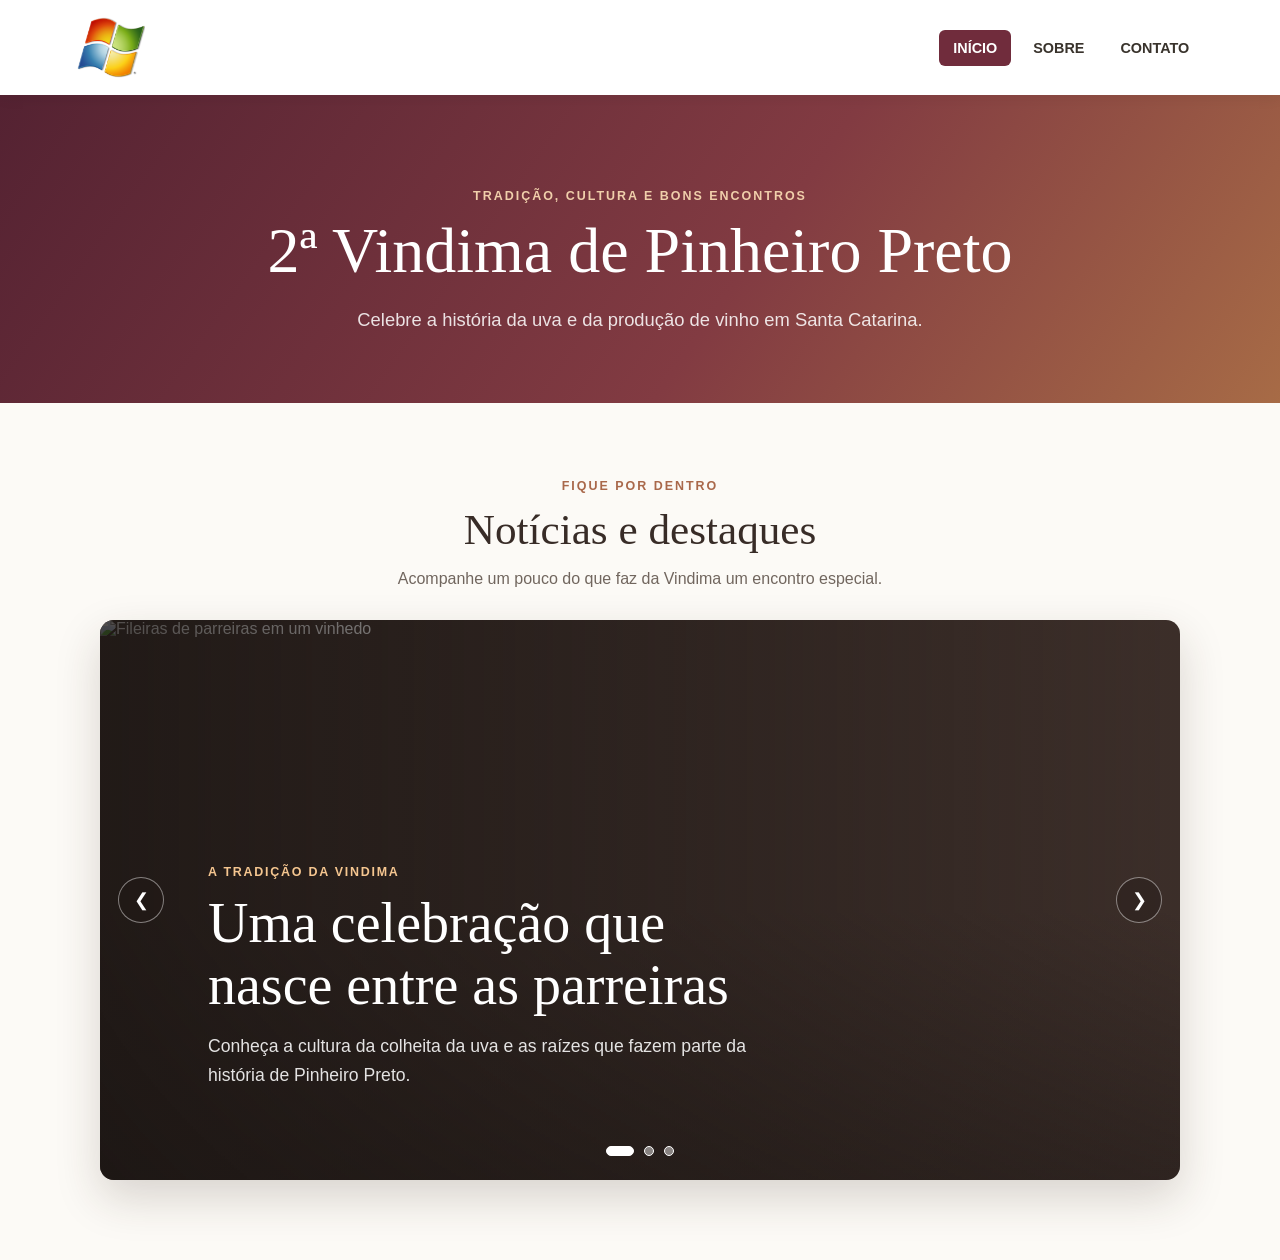
==== index.html @ 39ad4c97 "first commit" ====
<!DOCTYPE html>
<html lang="pt-BR">

<head>
    <meta charset="UTF-8">
    <meta name="viewport" content="width=device-width, initial-scale=1.0">
    <meta name="description" content="Acompanhe as novidades e os destaques da Vindima de Pinheiro Preto, Santa Catarina.">
    <title>2ª Vindima de Pinheiro Preto SC</title>
    <link rel="stylesheet" href="style.css">
    <link rel="icon" href="favicon.ico" type="image/x-icon">
    <script src="script.js" defer></script>
</head>

<body>
    <header class="site-header">
        <nav class="menu-header" aria-label="Navegação principal">
            <a class="imagemHeader" href="index.html" aria-label="Página inicial">
                <img src="Windows_logo.png" alt="Logo da Associação" class="logo">
            </a>
            <ul class="menu">
                <li><a href="index.html" aria-current="page">Início</a></li>
                <li><a href="sobre.html">Sobre</a></li>
                <li><a href="contato.html">Contato</a></li>
            </ul>
        </nav>
    </header>

    <main>
        <section class="hero" aria-labelledby="page-title">
            <p class="eyebrow">Tradição, cultura e bons encontros</p>
            <h1 id="page-title">2ª Vindima de Pinheiro Preto</h1>
            <p class="hero-description">Celebre a história da uva e da produção de vinho em Santa Catarina.</p>
        </section>

        <section class="news-section" aria-labelledby="news-title">
            <div class="section-heading">
                <p class="eyebrow">Fique por dentro</p>
                <h2 id="news-title">Notícias e destaques</h2>
                <p>Acompanhe um pouco do que faz da Vindima um encontro especial.</p>
            </div>

            <div class="carousel" aria-roledescription="carrossel" aria-label="Notícias e destaques da Vindima">
                <div class="carousel-track">
                    <article class="slide is-active" aria-roledescription="slide" aria-label="1 de 3">
                        <img
                            src="https://images.unsplash.com/photo-1506377247377-2a5b3b417ebb?auto=format&fit=crop&w=1600&q=85"
                            alt="Fileiras de parreiras em um vinhedo"
                            fetchpriority="high">
                        <div class="slide-shade"></div>
                        <div class="slide-content">
                            <span class="slide-category">A tradição da vindima</span>
                            <h3>Uma celebração que nasce entre as parreiras</h3>
                            <p>Conheça a cultura da colheita da uva e as raízes que fazem parte da história de Pinheiro Preto.</p>
                        </div>
                    </article>

                    <article class="slide" aria-roledescription="slide" aria-label="2 de 3" aria-hidden="true">
                        <img
                            src="https://images.unsplash.com/photo-1510812431401-41d2bd2722f3?auto=format&fit=crop&w=1600&q=85"
                            alt="Taças de vinho preparadas para uma degustação"
                            loading="lazy">
                        <div class="slide-shade"></div>
                        <div class="slide-content">
                            <span class="slide-category">Sabores da região</span>
                            <h3>Os sabores que contam histórias</h3>
                            <p>Uma oportunidade para apreciar os vinhos, a gastronomia e a hospitalidade da região.</p>
                        </div>
                    </article>

                    <article class="slide" aria-roledescription="slide" aria-label="3 de 3" aria-hidden="true">
                        <img
                            src="https://images.unsplash.com/photo-1474722883778-792e7990302f?auto=format&fit=crop&w=1600&q=85"
                            alt="Paisagem de vinhedos ao pôr do sol"
                            loading="lazy">
                        <div class="slide-shade"></div>
                        <div class="slide-content">
                            <span class="slide-category">Pinheiro Preto, SC</span>
                            <h3>Venha viver a experiência da Vindima</h3>
                            <p>Reúna a família e os amigos para celebrar a cultura e as tradições locais.</p>
                        </div>
                    </article>
                </div>

                <button class="carousel-control previous" type="button" aria-label="Notícia anterior">
                    <span aria-hidden="true">&#10094;</span>
                </button>
                <button class="carousel-control next" type="button" aria-label="Próxima notícia">
                    <span aria-hidden="true">&#10095;</span>
                </button>
                <div class="carousel-dots" aria-label="Escolher notícia">
                    <button class="carousel-dot is-active" type="button" aria-label="Mostrar notícia 1" aria-current="true"></button>
                    <button class="carousel-dot" type="button" aria-label="Mostrar notícia 2"></button>
                    <button class="carousel-dot" type="button" aria-label="Mostrar notícia 3"></button>
                </div>
            </div>
        </section>
    </main>
</body>

</html>
---- style.css ----
:root {
    color-scheme: light;
    font-family: "Segoe UI", Tahoma, sans-serif;
    color: #29251f;
    background: #fcfaf6;
    font-synthesis: none;
    text-rendering: optimizeLegibility;
    -webkit-font-smoothing: antialiased;
    -moz-osx-font-smoothing: grayscale;
}

* {
    box-sizing: border-box;
}

body {
    margin: 0;
}

.site-header {
    position: relative;
    z-index: 1;
    padding: 14px 6%;
    background: #fff;
    box-shadow: 0 2px 14px rgb(41 37 31 / 8%);
}

.menu-header {
    display: flex;
    max-width: 1200px;
    min-height: 58px;
    margin: 0 auto;
    align-items: center;
    justify-content: space-between;
    gap: 24px;
}

.imagemHeader {
    display: block;
    width: 68px;
    flex-shrink: 0;
}

.logo {
    display: block;
    width: 100%;
    height: auto;
}

.menu {
    display: flex;
    flex-wrap: wrap;
    justify-content: center;
    gap: 8px;
    margin: 0;
    padding: 0;
    list-style: none;
}

.menu a {
    display: inline-block;
    padding: 10px 14px;
    border-radius: 6px;
    color: #39332c;
    font-size: 0.9rem;
    font-weight: 700;
    text-decoration: none;
    text-transform: uppercase;
    transition: background-color 180ms ease, color 180ms ease;
}

.menu a:hover,
.menu a:focus-visible,
.menu a[aria-current="page"] {
    color: #fff;
    background: #702c3c;
}

.hero {
    padding: clamp(48px, 8vw, 94px) 24px clamp(40px, 6vw, 68px);
    color: #fff;
    background: linear-gradient(125deg, #542232, #823b42 58%, #a76b46);
    text-align: center;
}

.eyebrow {
    margin: 0 0 12px;
    color: #a9684a;
    font-size: 0.78rem;
    font-weight: 800;
    letter-spacing: 0.16em;
    text-transform: uppercase;
}

.hero .eyebrow {
    color: #f0cfab;
}

.hero h1 {
    margin: 0;
    font-family: Georgia, "Times New Roman", serif;
    font-size: clamp(2.1rem, 5vw, 4rem);
    font-weight: 500;
    line-height: 1.12;
}

.hero-description {
    max-width: 620px;
    margin: 18px auto 0;
    color: rgb(255 255 255 / 86%);
    font-size: clamp(1rem, 2vw, 1.15rem);
    line-height: 1.65;
}

.news-section {
    padding: clamp(42px, 7vw, 76px) 22px 80px;
}

.section-heading {
    margin: 0 auto 28px;
    text-align: center;
}

.section-heading h2 {
    margin: 0;
    color: #382c27;
    font-family: Georgia, "Times New Roman", serif;
    font-size: clamp(1.9rem, 4vw, 2.7rem);
    font-weight: 500;
}

.section-heading > p:last-child {
    margin: 12px 0 0;
    color: #71665e;
    line-height: 1.6;
}

.carousel {
    position: relative;
    width: min(100%, 1080px);
    height: clamp(350px, 52vw, 560px);
    margin: 0 auto;
    overflow: hidden;
    border-radius: 14px;
    background: #3e302b;
    box-shadow: 0 18px 45px rgb(55 38 29 / 18%);
    touch-action: pan-y;
}

.carousel-track,
.slide {
    position: absolute;
    inset: 0;
}

.slide {
    display: none;
    color: #fff;
}

.slide.is-active {
    display: block;
    animation: slide-appear 450ms ease both;
}

.slide img,
.slide-shade {
    position: absolute;
    inset: 0;
    width: 100%;
    height: 100%;
}

.slide img {
    object-fit: cover;
}

.slide-shade {
    background: linear-gradient(90deg, rgb(24 19 17 / 76%) 0%, rgb(24 19 17 / 40%) 54%, rgb(24 19 17 / 5%) 100%),
        linear-gradient(0deg, rgb(24 19 17 / 38%), transparent 48%);
}

.slide-content {
    position: absolute;
    right: 12%;
    bottom: 16%;
    left: 10%;
    max-width: 620px;
    text-align: left;
}

.slide-category {
    display: inline-block;
    margin-bottom: 14px;
    color: #f5c690;
    font-size: 0.78rem;
    font-weight: 800;
    letter-spacing: 0.14em;
    text-transform: uppercase;
}

.slide-content h3 {
    max-width: 590px;
    margin: 0;
    font-family: Georgia, "Times New Roman", serif;
    font-size: clamp(2rem, 5vw, 3.5rem);
    font-weight: 500;
    line-height: 1.1;
    text-wrap: balance;
}

.slide-content p {
    max-width: 540px;
    margin: 16px 0 0;
    color: rgb(255 255 255 / 88%);
    font-size: clamp(0.95rem, 2vw, 1.1rem);
    line-height: 1.65;
}

.carousel-control {
    position: absolute;
    z-index: 1;
    top: 50%;
    display: grid;
    width: 46px;
    height: 46px;
    padding: 0;
    place-items: center;
    transform: translateY(-50%);
    border: 1px solid rgb(255 255 255 / 45%);
    border-radius: 50%;
    color: #fff;
    background: rgb(32 25 22 / 34%);
    cursor: pointer;
    transition: background-color 180ms ease, transform 180ms ease;
}

.carousel-control:hover,
.carousel-control:focus-visible {
    transform: translateY(-50%) scale(1.06);
    background: #702c3c;
}

.carousel-control span {
    font-size: 1.15rem;
}

.carousel-control.previous {
    left: 18px;
}

.carousel-control.next {
    right: 18px;
}

.carousel-dots {
    position: absolute;
    z-index: 1;
    right: 0;
    bottom: 24px;
    left: 0;
    display: flex;
    justify-content: center;
    gap: 10px;
}

.carousel-dot {
    width: 10px;
    height: 10px;
    padding: 0;
    border: 1px solid #fff;
    border-radius: 50%;
    background: rgb(255 255 255 / 45%);
    cursor: pointer;
}

.carousel-dot.is-active {
    width: 28px;
    border-radius: 8px;
    background: #fff;
}

.carousel-control:focus-visible,
.carousel-dot:focus-visible {
    outline: 3px solid #f5c690;
    outline-offset: 3px;
}

@keyframes slide-appear {
    from {
        opacity: 0.45;
    }

    to {
        opacity: 1;
    }
}

@media (max-width: 600px) {
    .site-header {
        padding: 10px 14px;
    }

    .menu-header {
        min-height: 48px;
        gap: 8px;
    }

    .imagemHeader {
        width: 48px;
    }

    .menu {
        flex-wrap: nowrap;
        gap: 2px;
    }

    .menu a {
        padding: 9px 8px;
        font-size: 0.75rem;
    }

    .carousel {
        height: min(70vh, 540px);
        height: min(70svh, 540px);
        min-height: 400px;
    }

    .slide-content {
        right: 20px;
        bottom: 64px;
        left: 20px;
    }

    .slide-category {
        margin-bottom: 10px;
        font-size: 0.7rem;
        letter-spacing: 0.1em;
    }

    .slide-content h3 {
        font-size: clamp(1.8rem, 8vw, 2.5rem);
    }

    .slide-content p {
        margin-top: 12px;
        font-size: 0.95rem;
        line-height: 1.5;
    }

    .slide-shade {
        background: linear-gradient(0deg, rgb(24 19 17 / 82%) 0%, rgb(24 19 17 / 36%) 72%, rgb(24 19 17 / 8%) 100%);
    }

    .carousel-control {
        top: 22px;
        width: 40px;
        height: 40px;
        transform: none;
    }

    .carousel-control:hover,
    .carousel-control:focus-visible {
        transform: scale(1.06);
    }

    .carousel-control.previous {
        right: 68px;
        left: auto;
    }

    .carousel-control.next {
        right: 18px;
    }
}

@media (max-width: 360px) {
    .site-header {
        padding-right: 10px;
        padding-left: 10px;
    }

    .imagemHeader {
        width: 40px;
    }

    .menu a {
        padding: 8px 6px;
        font-size: 0.7rem;
    }

    .news-section {
        padding-right: 14px;
        padding-left: 14px;
    }

    .carousel {
        min-height: 380px;
    }

    .slide-content {
        right: 16px;
        left: 16px;
    }
}

@media (max-width: 900px) and (orientation: landscape) {
    .carousel {
        height: 78vh;
        min-height: 320px;
    }

    .slide-content {
        bottom: 52px;
    }
}

@media (prefers-reduced-motion: reduce) {
    *,
    *::before,
    *::after {
        scroll-behavior: auto !important;
        animation-duration: 0.01ms !important;
        animation-iteration-count: 1 !important;
        transition-duration: 0.01ms !important;
    }
}
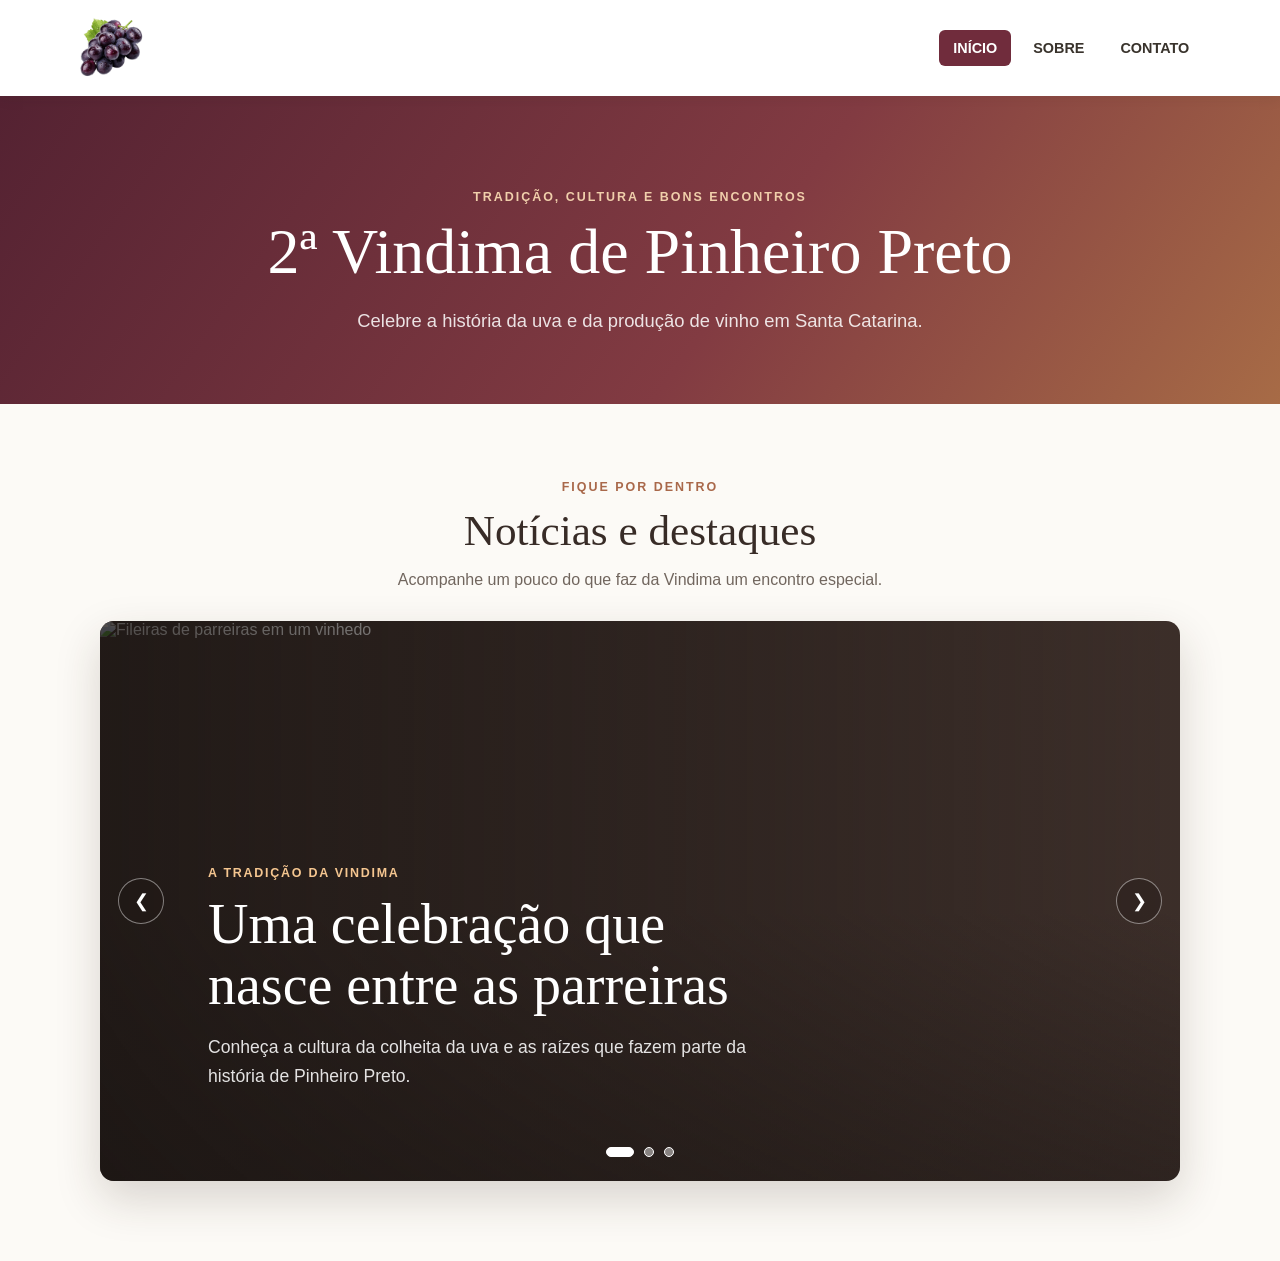
==== commit c82e26df: "atualizaçoes" ====
--- a/index.html
+++ b/index.html
@@ -15,7 +15,7 @@
     <header class="site-header">
         <nav class="menu-header" aria-label="Navegação principal">
             <a class="imagemHeader" href="index.html" aria-label="Página inicial">
-                <img src="Windows_logo.png" alt="Logo da Associação" class="logo">
+                <img src="pngtree-delicious-black-grapes-png-image_14877346.png" alt="Logo da Associação" class="logo">
             </a>
             <ul class="menu">
                 <li><a href="index.html" aria-current="page">Início</a></li>
@@ -43,7 +43,7 @@
                 <div class="carousel-track">
                     <article class="slide is-active" aria-roledescription="slide" aria-label="1 de 3">
                         <img
-                            src="https://images.unsplash.com/photo-1506377247377-2a5b3b417ebb?auto=format&fit=crop&w=1600&q=85"
+                            src="https://static.ndmais.com.br/2026/01/vindima-2.jpg"
                             alt="Fileiras de parreiras em um vinhedo"
                             fetchpriority="high">
                         <div class="slide-shade"></div>
@@ -56,7 +56,7 @@
 
                     <article class="slide" aria-roledescription="slide" aria-label="2 de 3" aria-hidden="true">
                         <img
-                            src="https://images.unsplash.com/photo-1510812431401-41d2bd2722f3?auto=format&fit=crop&w=1600&q=85"
+                            src="https://portalrbv.com.br/wp-content/uploads/2025/12/PORTAL-RBV-1920-x-1080-px-2025-12-26T094520.356_11zon.webp"
                             alt="Taças de vinho preparadas para uma degustação"
                             loading="lazy">
                         <div class="slide-shade"></div>
@@ -69,7 +69,7 @@
 
                     <article class="slide" aria-roledescription="slide" aria-label="3 de 3" aria-hidden="true">
                         <img
-                            src="https://images.unsplash.com/photo-1474722883778-792e7990302f?auto=format&fit=crop&w=1600&q=85"
+                            src="https://portalrbv.com.br/wp-content/uploads/2025/12/in_11zon-1024x576.webp"
                             alt="Paisagem de vinhedos ao pôr do sol"
                             loading="lazy">
                         <div class="slide-shade"></div>
--- a/style.css
+++ b/style.css
@@ -425,3 +425,4 @@
         transition-duration: 0.01ms !important;
     }
 }
+
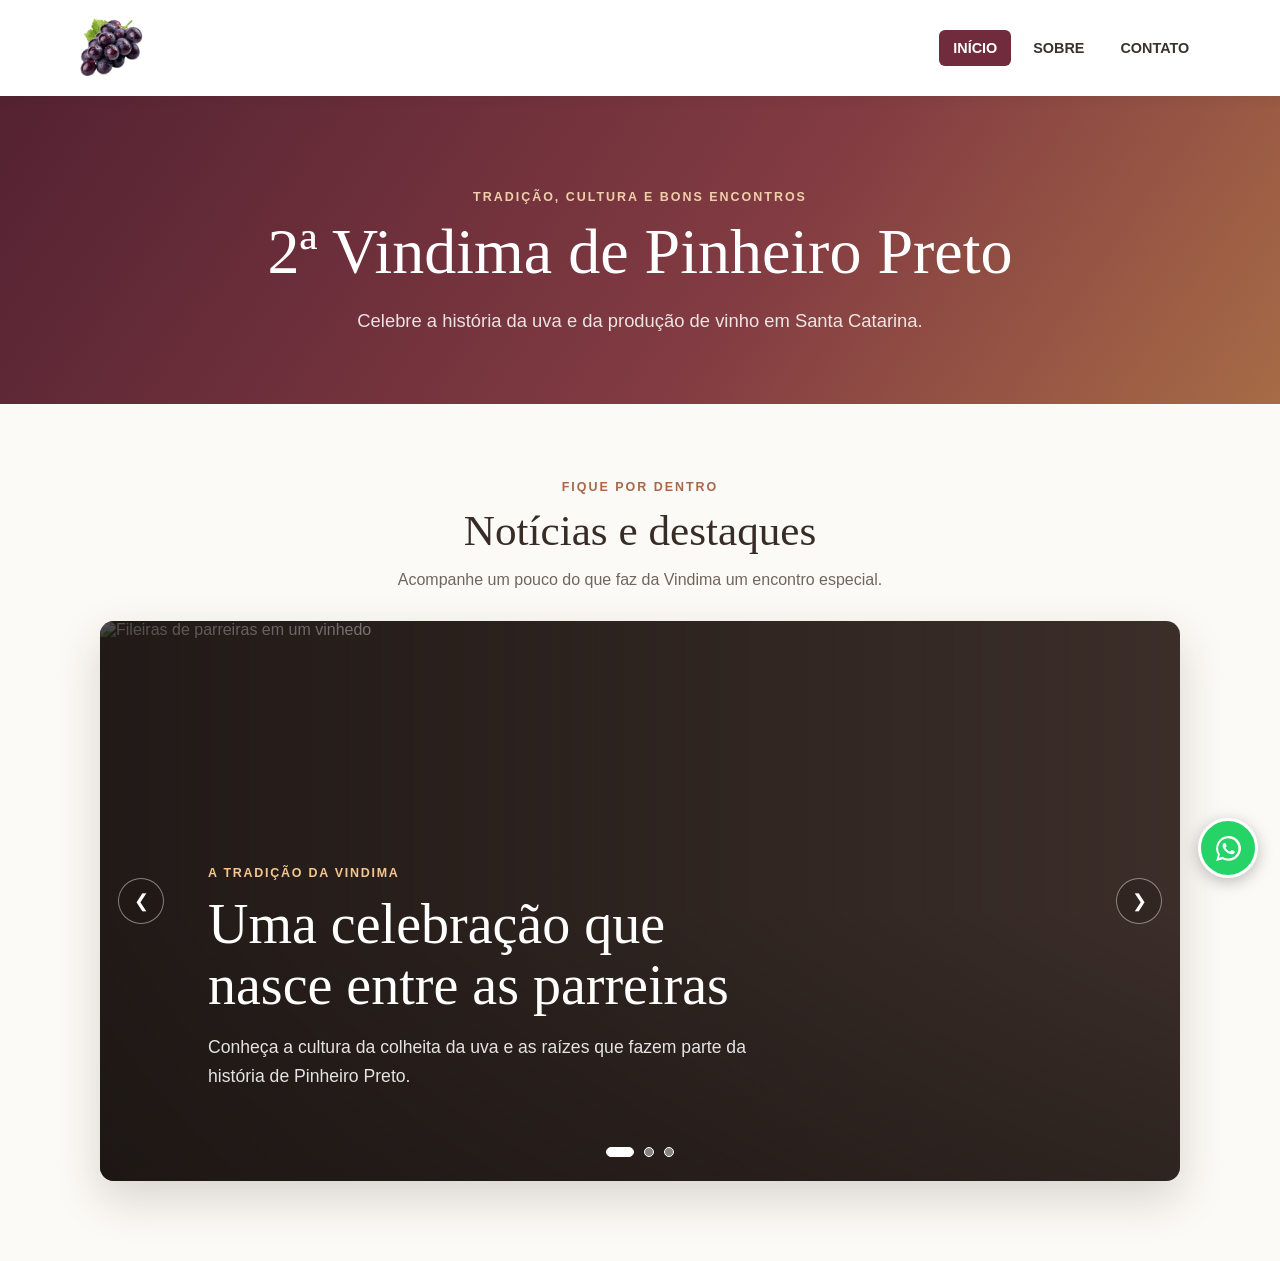
==== commit ae6afefb: "whatsapp" ====
--- a/index.html
+++ b/index.html
@@ -95,6 +95,18 @@
             </div>
         </section>
     </main>
+
+    <a
+        class="whatsapp-button"
+        href="https://wa.me/?text=Ol%C3%A1%2C%20gostaria%20de%20mais%20informa%C3%A7%C3%B5es%20sobre%20a%20Vindima."
+        target="_blank"
+        rel="noopener noreferrer"
+        aria-label="Abrir WhatsApp e escolher um contato"
+        title="Fale conosco pelo WhatsApp">
+        <svg viewBox="0 0 32 32" aria-hidden="true">
+            <path d="M16.02 3.2A12.73 12.73 0 0 0 5.08 22.43L3.3 28.8l6.52-1.71A12.77 12.77 0 1 0 16.02 3.2Zm0 23.23c-2 0-3.96-.54-5.67-1.57l-.4-.24-3.87 1.02 1.03-3.77-.26-.41A10.45 10.45 0 1 1 16.02 26.43Zm5.74-7.83c-.31-.16-1.83-.9-2.11-1-.28-.1-.49-.16-.69.16-.2.31-.8 1-1 1.2-.18.2-.36.23-.67.08-.31-.16-1.3-.48-2.47-1.52-.91-.81-1.53-1.82-1.71-2.13-.18-.31-.02-.48.14-.64.14-.14.31-.36.47-.54.16-.18.21-.31.31-.52.1-.2.05-.39-.02-.54-.08-.16-.69-1.67-.95-2.28-.25-.6-.5-.52-.69-.53l-.59-.01c-.2 0-.54.08-.82.39-.28.31-1.08 1.05-1.08 2.56s1.11 2.98 1.26 3.19c.16.21 2.18 3.33 5.28 4.67.74.32 1.31.51 1.76.65.74.24 1.41.21 1.94.13.59-.09 1.83-.75 2.09-1.47.26-.72.26-1.34.18-1.47-.08-.13-.28-.21-.59-.36Z"/>
+        </svg>
+    </a>
 </body>
 
 </html>
--- a/style.css
+++ b/style.css
@@ -74,6 +74,40 @@
 .menu a[aria-current="page"] {
     color: #fff;
     background: #702c3c;
+}
+
+.whatsapp-button {
+    position: fixed;
+    z-index: 10;
+    right: max(22px, env(safe-area-inset-right));
+    bottom: max(22px, env(safe-area-inset-bottom));
+    display: grid;
+    width: 60px;
+    height: 60px;
+    place-items: center;
+    border: 3px solid #fff;
+    border-radius: 50%;
+    color: #fff;
+    background: #25d366;
+    box-shadow: 0 4px 16px rgb(0 0 0 / 25%);
+    transition: transform 180ms ease, background-color 180ms ease;
+}
+
+.whatsapp-button:hover,
+.whatsapp-button:focus-visible {
+    transform: scale(1.08);
+    background: #1eaf54;
+}
+
+.whatsapp-button:focus-visible {
+    outline: 3px solid #702c3c;
+    outline-offset: 3px;
+}
+
+.whatsapp-button svg {
+    width: 31px;
+    height: 31px;
+    fill: currentColor;
 }
 
 .hero {
@@ -297,6 +331,13 @@
 }
 
 @media (max-width: 600px) {
+    .whatsapp-button {
+        right: max(16px, env(safe-area-inset-right));
+        bottom: max(16px, env(safe-area-inset-bottom));
+        width: 56px;
+        height: 56px;
+    }
+
     .site-header {
         padding: 10px 14px;
     }
@@ -425,4 +466,3 @@
         transition-duration: 0.01ms !important;
     }
 }
-
